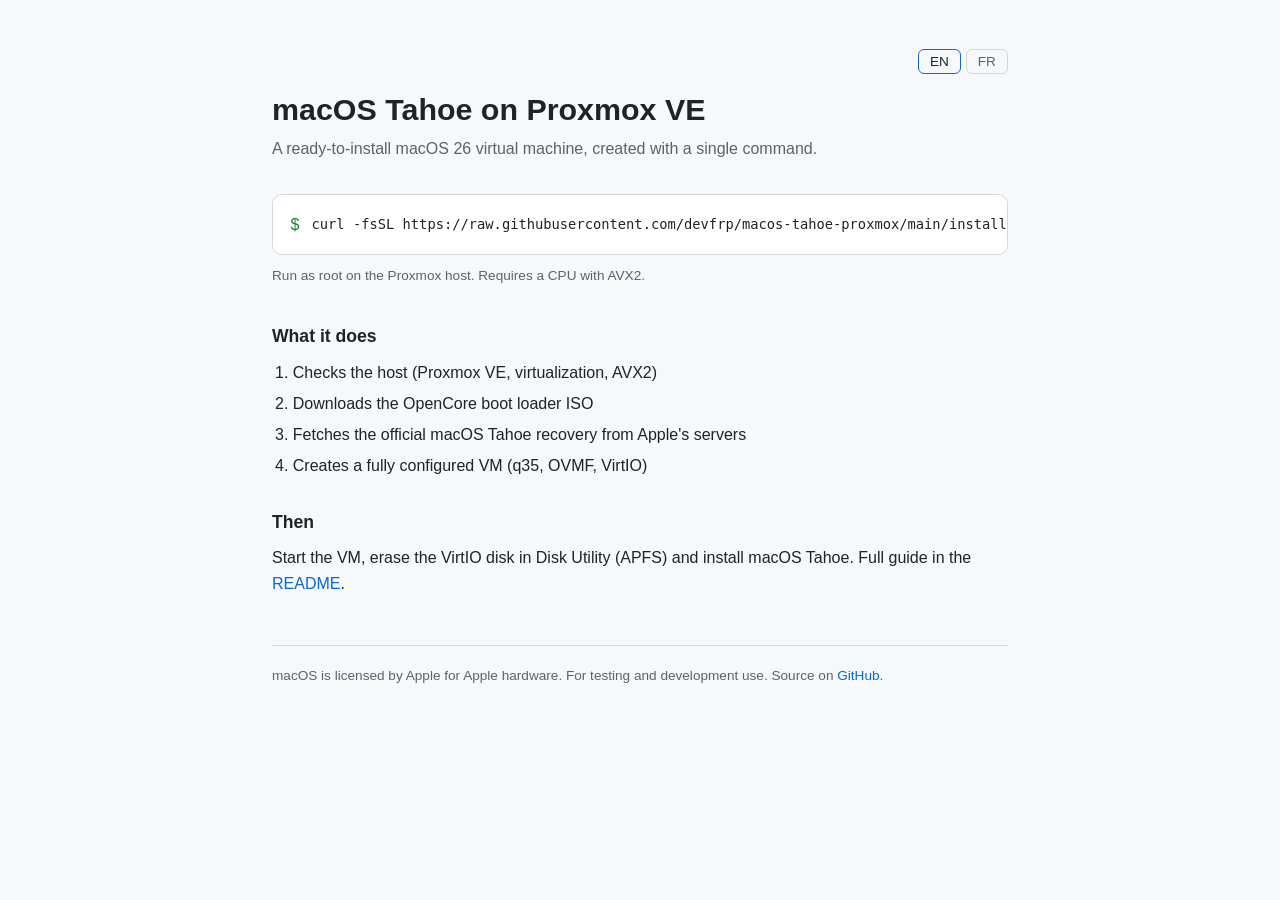
==== site/index.html @ 54b9a028 "Add one-command macOS Tahoe installer for Proxmox VE" ====
<!DOCTYPE html>
<html lang="en">
<head>
<meta charset="utf-8">
<meta name="viewport" content="width=device-width, initial-scale=1">
<title>macOS Tahoe on Proxmox — one-command installer</title>
<meta name="description" content="Create a macOS Tahoe (macOS 26) VM on Proxmox VE with a single curl command.">
<style>
  :root {
    --bg: #0d1117; --panel: #161b22; --border: #30363d;
    --text: #e6edf3; --muted: #9198a1; --accent: #58a6ff; --green: #3fb950;
  }
  @media (prefers-color-scheme: light) {
    :root {
      --bg: #f6f8fa; --panel: #ffffff; --border: #d0d7de;
      --text: #1f2328; --muted: #59636e; --accent: #0969da; --green: #1a7f37;
    }
  }
  * { margin: 0; padding: 0; box-sizing: border-box; }
  body {
    background: var(--bg); color: var(--text);
    font: 16px/1.6 -apple-system, BlinkMacSystemFont, "Segoe UI", Roboto, sans-serif;
    display: flex; min-height: 100vh; justify-content: center; padding: 3rem 1.25rem;
  }
  main { max-width: 46rem; width: 100%; }
  .lang { text-align: right; margin-bottom: 1rem; }
  .lang button {
    background: none; border: 1px solid var(--border); border-radius: 6px;
    color: var(--muted); padding: .25rem .7rem; cursor: pointer; font-size: .85rem;
  }
  .lang button.active { color: var(--text); border-color: var(--accent); }
  h1 { font-size: 1.9rem; line-height: 1.25; margin-bottom: .5rem; }
  .sub { color: var(--muted); margin-bottom: 2rem; }
  .cmd {
    background: var(--panel); border: 1px solid var(--border); border-radius: 10px;
    padding: 1rem 1.1rem; display: flex; align-items: center; gap: .75rem;
    margin-bottom: .6rem; overflow-x: auto;
  }
  .cmd code {
    font: .86rem/1.5 ui-monospace, SFMono-Regular, Menlo, Consolas, monospace;
    white-space: nowrap; flex: 1;
  }
  .cmd .dollar { color: var(--green); user-select: none; }
  .copy {
    background: var(--accent); color: #fff; border: 0; border-radius: 6px;
    padding: .4rem .8rem; cursor: pointer; font-size: .82rem; flex-shrink: 0;
  }
  .hint { color: var(--muted); font-size: .85rem; margin-bottom: 2.2rem; }
  h2 { font-size: 1.1rem; margin: 1.8rem 0 .6rem; }
  ol { padding-left: 1.3rem; }
  li { margin-bottom: .35rem; }
  li code, p code {
    background: var(--panel); border: 1px solid var(--border); border-radius: 4px;
    padding: .08rem .35rem; font-size: .84em;
    font-family: ui-monospace, SFMono-Regular, Menlo, Consolas, monospace;
  }
  a { color: var(--accent); text-decoration: none; }
  a:hover { text-decoration: underline; }
  footer { margin-top: 3rem; color: var(--muted); font-size: .85rem;
    border-top: 1px solid var(--border); padding-top: 1.2rem; }
  [hidden] { display: none !important; }
</style>
</head>
<body>
<main>
  <div class="lang">
    <button id="btn-en" class="active" onclick="setLang('en')">EN</button>
    <button id="btn-fr" onclick="setLang('fr')">FR</button>
  </div>

  <section id="en">
    <h1>macOS Tahoe on Proxmox VE</h1>
    <p class="sub">A ready-to-install macOS 26 virtual machine, created with a single command.</p>
    <div class="cmd">
      <span class="dollar">$</span>
      <code id="cmd-en">curl -fsSL https://raw.githubusercontent.com/devfrp/macos-tahoe-proxmox/main/install.sh | bash</code>
      <button class="copy" onclick="copyCmd('cmd-en', this)">Copy</button>
    </div>
    <p class="hint">Run as root on the Proxmox host. Requires a CPU with AVX2.</p>
    <h2>What it does</h2>
    <ol>
      <li>Checks the host (Proxmox VE, virtualization, AVX2)</li>
      <li>Downloads the OpenCore boot loader ISO</li>
      <li>Fetches the official macOS Tahoe recovery from Apple's servers</li>
      <li>Creates a fully configured VM (q35, OVMF, VirtIO)</li>
    </ol>
    <h2>Then</h2>
    <p>Start the VM, erase the VirtIO disk in Disk Utility (APFS) and install macOS Tahoe. Full guide in the <a href="https://github.com/devfrp/macos-tahoe-proxmox#readme">README</a>.</p>
  </section>

  <section id="fr" hidden>
    <h1>macOS Tahoe sur Proxmox VE</h1>
    <p class="sub">Une machine virtuelle macOS 26 prête à installer, créée en une seule commande.</p>
    <div class="cmd">
      <span class="dollar">$</span>
      <code id="cmd-fr">curl -fsSL https://raw.githubusercontent.com/devfrp/macos-tahoe-proxmox/main/install.sh | bash</code>
      <button class="copy" onclick="copyCmd('cmd-fr', this)">Copier</button>
    </div>
    <p class="hint">À lancer en root sur l'hôte Proxmox. Nécessite un CPU avec AVX2.</p>
    <h2>Ce que ça fait</h2>
    <ol>
      <li>Vérifie l'hôte (Proxmox VE, virtualisation, AVX2)</li>
      <li>Télécharge l'ISO du chargeur OpenCore</li>
      <li>Récupère la recovery officielle macOS Tahoe depuis les serveurs Apple</li>
      <li>Crée une VM entièrement configurée (q35, OVMF, VirtIO)</li>
    </ol>
    <h2>Ensuite</h2>
    <p>Démarrer la VM, effacer le disque VirtIO dans Utilitaire de disque (APFS) et installer macOS Tahoe. Guide complet dans le <a href="https://github.com/devfrp/macos-tahoe-proxmox/blob/main/README.fr.md">README</a>.</p>
  </section>

  <footer>
    <span id="foot-en">macOS is licensed by Apple for Apple hardware. For testing and development use.
      Source on <a href="https://github.com/devfrp/macos-tahoe-proxmox">GitHub</a>.</span>
    <span id="foot-fr" hidden>macOS est sous licence Apple pour du matériel Apple. Pour un usage de test et développement.
      Source sur <a href="https://github.com/devfrp/macos-tahoe-proxmox">GitHub</a>.</span>
  </footer>
</main>
<script>
function setLang(l) {
  document.getElementById('en').hidden = l !== 'en';
  document.getElementById('fr').hidden = l !== 'fr';
  document.getElementById('foot-en').hidden = l !== 'en';
  document.getElementById('foot-fr').hidden = l !== 'fr';
  document.getElementById('btn-en').classList.toggle('active', l === 'en');
  document.getElementById('btn-fr').classList.toggle('active', l === 'fr');
  document.documentElement.lang = l;
  try { localStorage.setItem('lang', l); } catch (e) {}
}
try {
  var saved = localStorage.getItem('lang');
  if (saved) setLang(saved);
  else if (navigator.language && navigator.language.startsWith('fr')) setLang('fr');
} catch (e) {}
function copyCmd(id, btn) {
  navigator.clipboard.writeText(document.getElementById(id).textContent).then(function () {
    var old = btn.textContent;
    btn.textContent = '✓';
    setTimeout(function () { btn.textContent = old; }, 1200);
  });
}
</script>
</body>
</html>
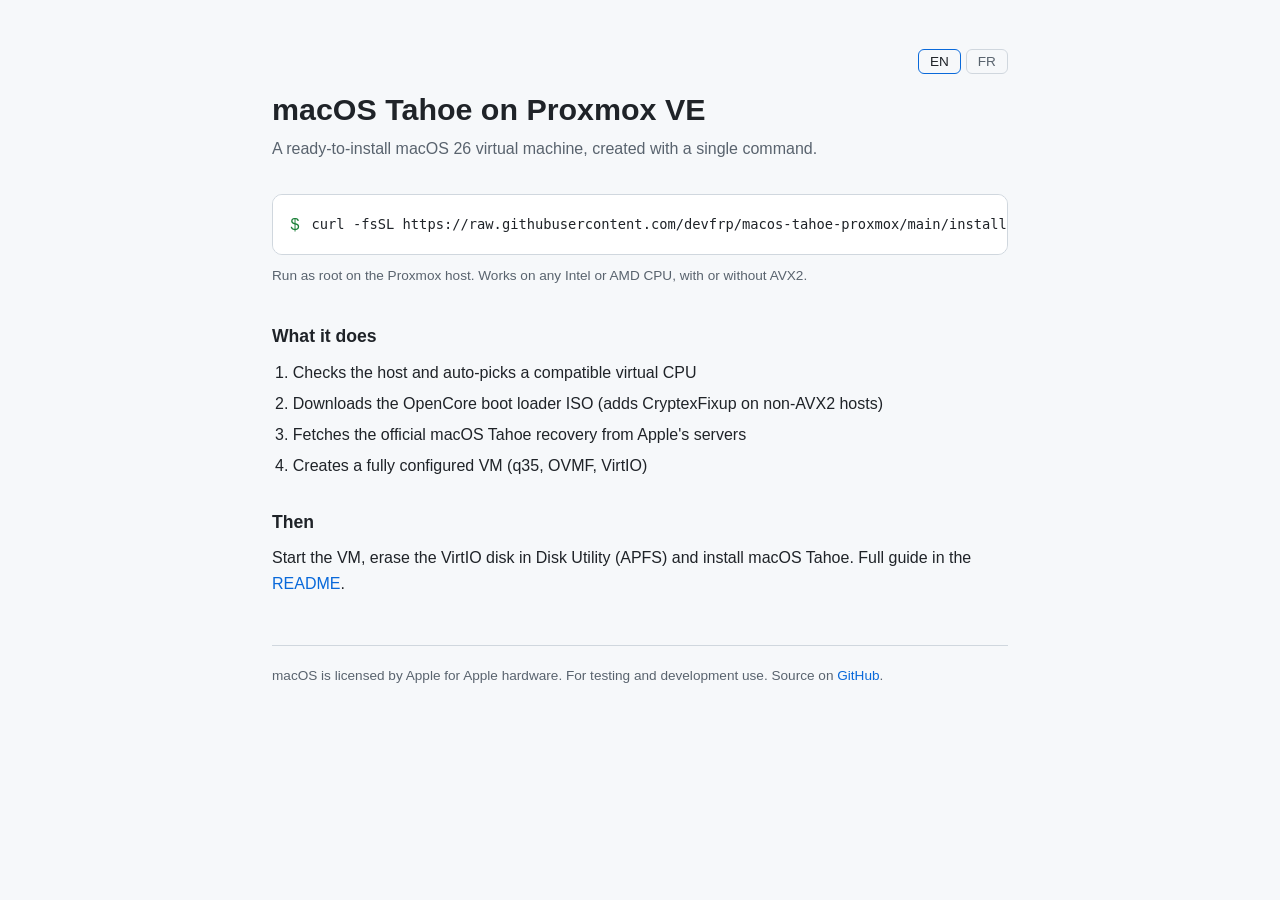
==== commit 8f9a5bd5: "Auto-select virtual CPU and support non-AVX2 hosts via CryptexFixup" ====
--- a/site/index.html
+++ b/site/index.html
@@ -76,11 +76,11 @@
       <code id="cmd-en">curl -fsSL https://raw.githubusercontent.com/devfrp/macos-tahoe-proxmox/main/install.sh | bash</code>
       <button class="copy" onclick="copyCmd('cmd-en', this)">Copy</button>
     </div>
-    <p class="hint">Run as root on the Proxmox host. Requires a CPU with AVX2.</p>
+    <p class="hint">Run as root on the Proxmox host. Works on any Intel or AMD CPU, with or without AVX2.</p>
     <h2>What it does</h2>
     <ol>
-      <li>Checks the host (Proxmox VE, virtualization, AVX2)</li>
-      <li>Downloads the OpenCore boot loader ISO</li>
+      <li>Checks the host and auto-picks a compatible virtual CPU</li>
+      <li>Downloads the OpenCore boot loader ISO (adds CryptexFixup on non-AVX2 hosts)</li>
       <li>Fetches the official macOS Tahoe recovery from Apple's servers</li>
       <li>Creates a fully configured VM (q35, OVMF, VirtIO)</li>
     </ol>
@@ -96,11 +96,11 @@
       <code id="cmd-fr">curl -fsSL https://raw.githubusercontent.com/devfrp/macos-tahoe-proxmox/main/install.sh | bash</code>
       <button class="copy" onclick="copyCmd('cmd-fr', this)">Copier</button>
     </div>
-    <p class="hint">À lancer en root sur l'hôte Proxmox. Nécessite un CPU avec AVX2.</p>
+    <p class="hint">À lancer en root sur l'hôte Proxmox. Fonctionne sur tout CPU Intel ou AMD, avec ou sans AVX2.</p>
     <h2>Ce que ça fait</h2>
     <ol>
-      <li>Vérifie l'hôte (Proxmox VE, virtualisation, AVX2)</li>
-      <li>Télécharge l'ISO du chargeur OpenCore</li>
+      <li>Vérifie l'hôte et choisit automatiquement un CPU virtuel compatible</li>
+      <li>Télécharge l'ISO du chargeur OpenCore (ajoute CryptexFixup sans AVX2)</li>
       <li>Récupère la recovery officielle macOS Tahoe depuis les serveurs Apple</li>
       <li>Crée une VM entièrement configurée (q35, OVMF, VirtIO)</li>
     </ol>
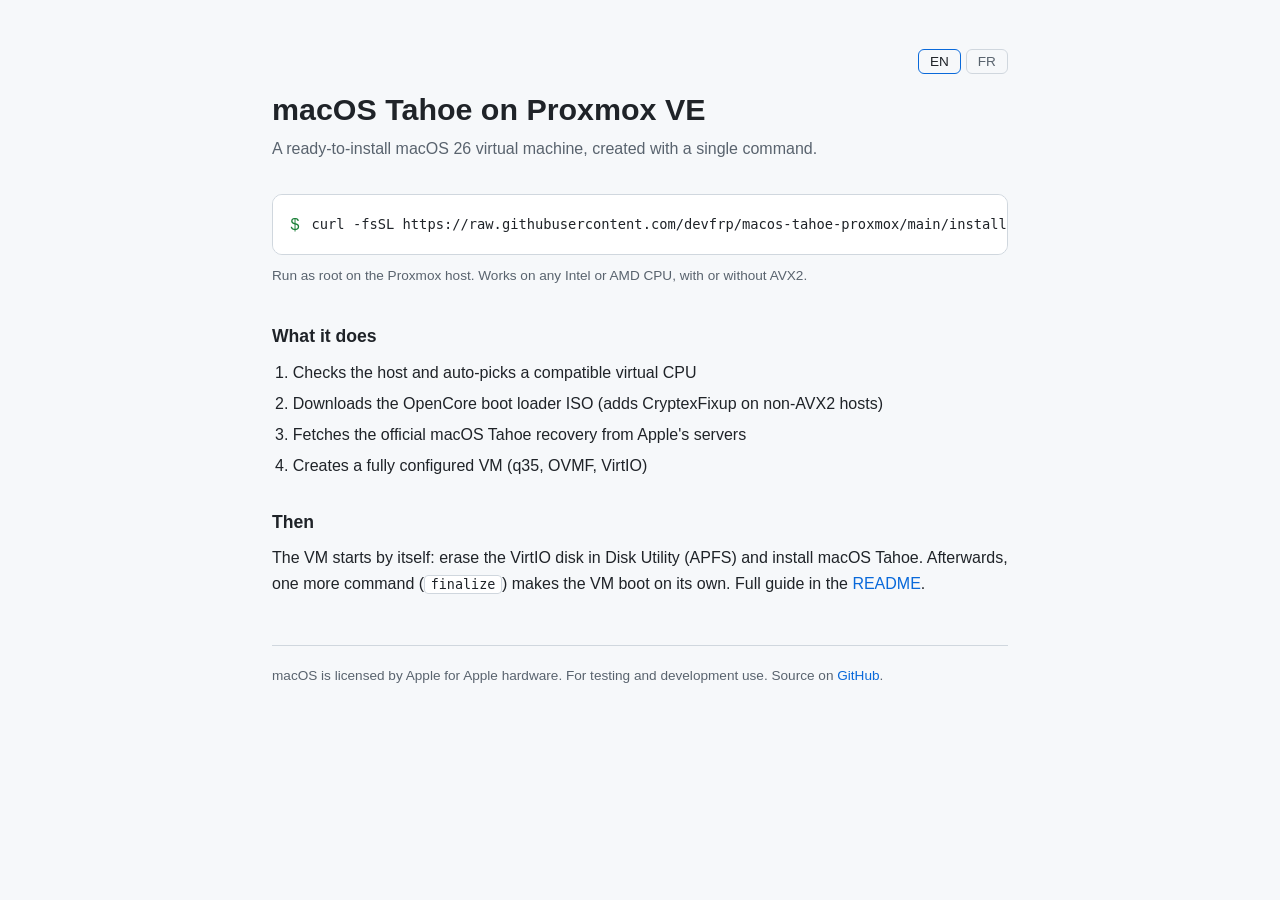
==== commit 879520c0: "Add finalize command to make the VM boot from its own disk" ====
--- a/site/index.html
+++ b/site/index.html
@@ -85,7 +85,7 @@
       <li>Creates a fully configured VM (q35, OVMF, VirtIO)</li>
     </ol>
     <h2>Then</h2>
-    <p>Start the VM, erase the VirtIO disk in Disk Utility (APFS) and install macOS Tahoe. Full guide in the <a href="https://github.com/devfrp/macos-tahoe-proxmox#readme">README</a>.</p>
+    <p>The VM starts by itself: erase the VirtIO disk in Disk Utility (APFS) and install macOS Tahoe. Afterwards, one more command (<code>finalize</code>) makes the VM boot on its own. Full guide in the <a href="https://github.com/devfrp/macos-tahoe-proxmox#readme">README</a>.</p>
   </section>
 
   <section id="fr" hidden>
@@ -105,7 +105,7 @@
       <li>Crée une VM entièrement configurée (q35, OVMF, VirtIO)</li>
     </ol>
     <h2>Ensuite</h2>
-    <p>Démarrer la VM, effacer le disque VirtIO dans Utilitaire de disque (APFS) et installer macOS Tahoe. Guide complet dans le <a href="https://github.com/devfrp/macos-tahoe-proxmox/blob/main/README.fr.md">README</a>.</p>
+    <p>La VM démarre toute seule : effacer le disque VirtIO dans Utilitaire de disque (APFS) et installer macOS Tahoe. Ensuite, une dernière commande (<code>finalize</code>) rend la VM autonome. Guide complet dans le <a href="https://github.com/devfrp/macos-tahoe-proxmox/blob/main/README.fr.md">README</a>.</p>
   </section>
 
   <footer>
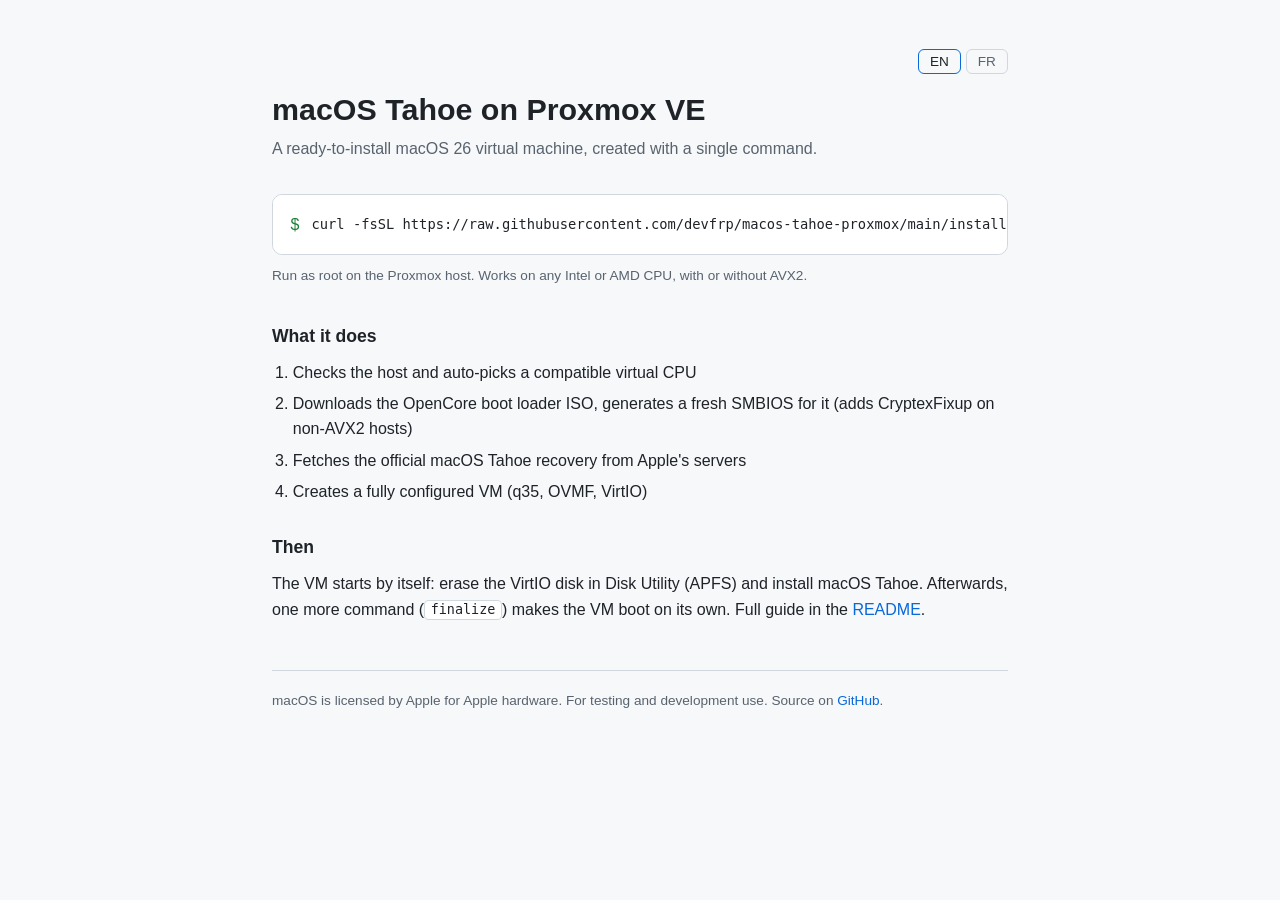
==== commit 055514a4: "Generate a real per-VM SMBIOS instead of the stock placeholder The bundled OpenCore ISO ships a fixe" ====
--- a/site/index.html
+++ b/site/index.html
@@ -80,7 +80,7 @@
     <h2>What it does</h2>
     <ol>
       <li>Checks the host and auto-picks a compatible virtual CPU</li>
-      <li>Downloads the OpenCore boot loader ISO (adds CryptexFixup on non-AVX2 hosts)</li>
+      <li>Downloads the OpenCore boot loader ISO, generates a fresh SMBIOS for it (adds CryptexFixup on non-AVX2 hosts)</li>
       <li>Fetches the official macOS Tahoe recovery from Apple's servers</li>
       <li>Creates a fully configured VM (q35, OVMF, VirtIO)</li>
     </ol>
@@ -100,7 +100,7 @@
     <h2>Ce que ça fait</h2>
     <ol>
       <li>Vérifie l'hôte et choisit automatiquement un CPU virtuel compatible</li>
-      <li>Télécharge l'ISO du chargeur OpenCore (ajoute CryptexFixup sans AVX2)</li>
+      <li>Télécharge l'ISO du chargeur OpenCore, lui génère un SMBIOS neuf (ajoute CryptexFixup sans AVX2)</li>
       <li>Récupère la recovery officielle macOS Tahoe depuis les serveurs Apple</li>
       <li>Crée une VM entièrement configurée (q35, OVMF, VirtIO)</li>
     </ol>
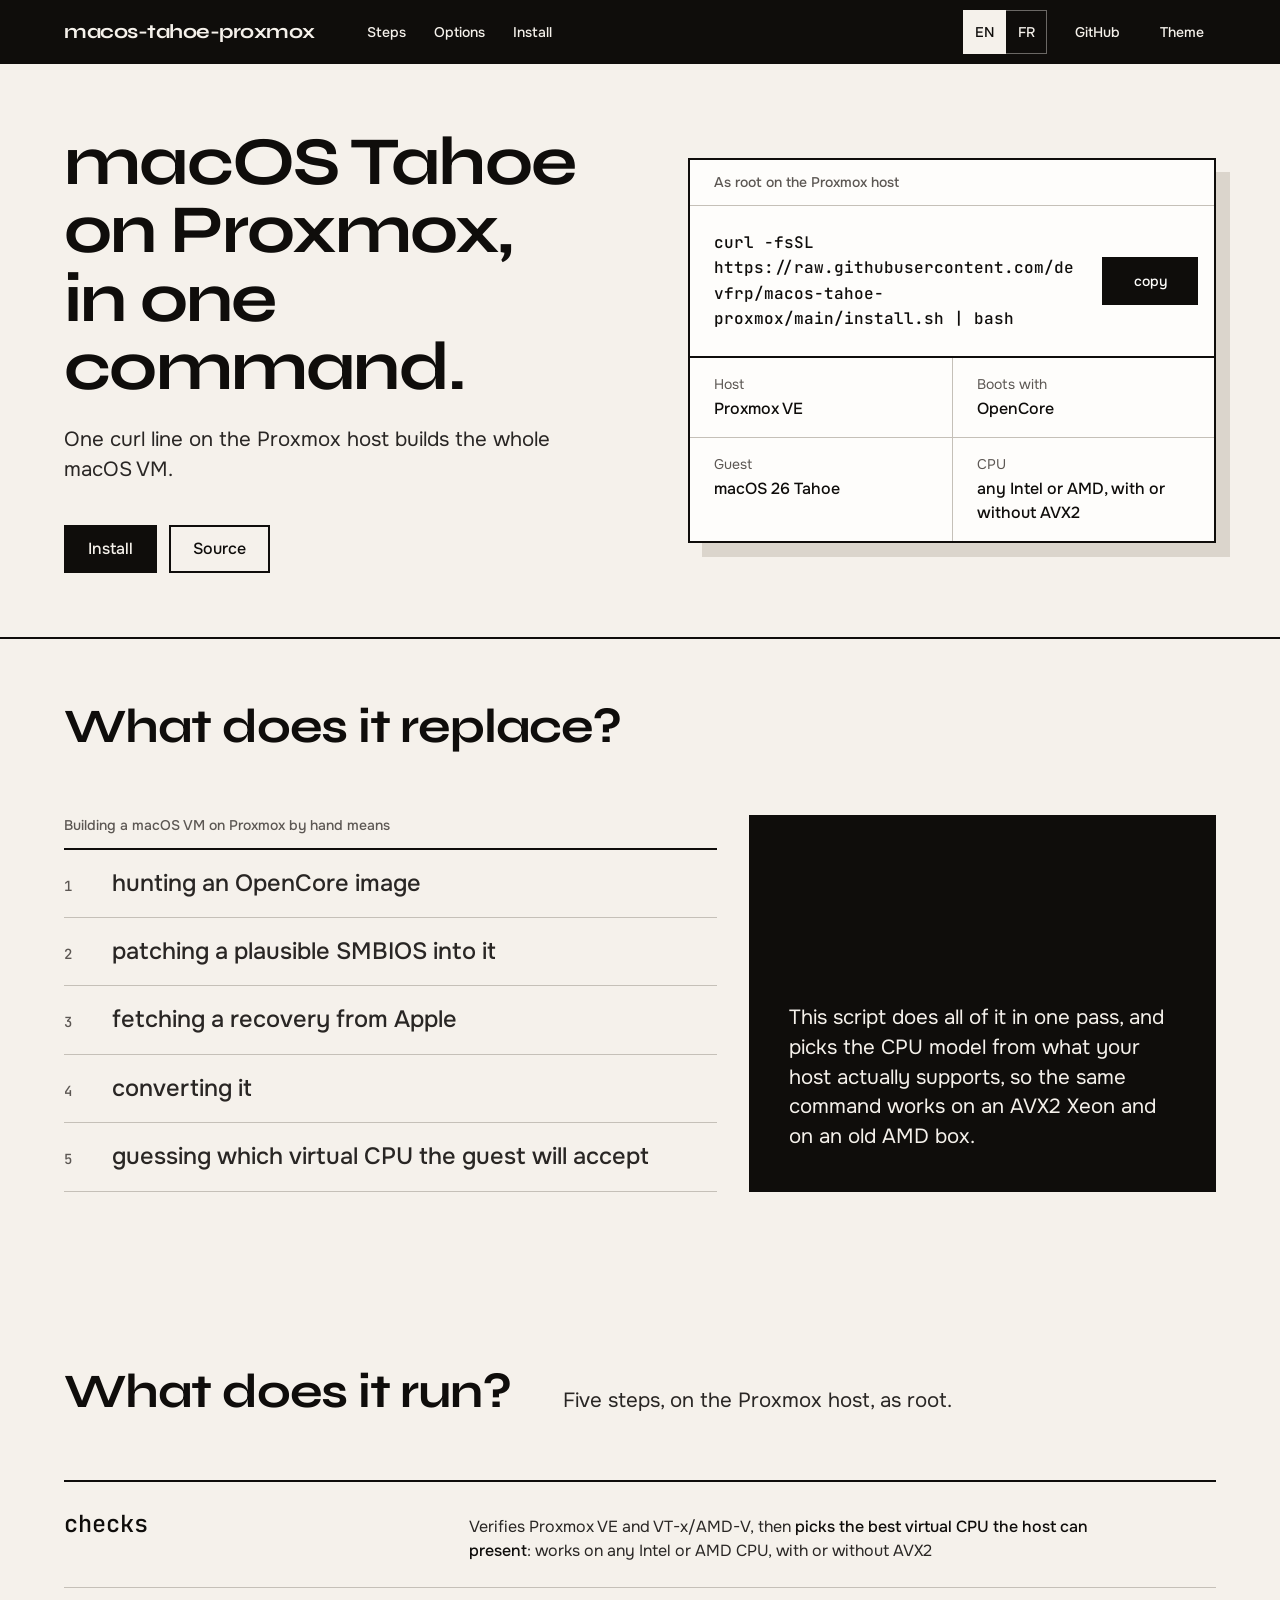
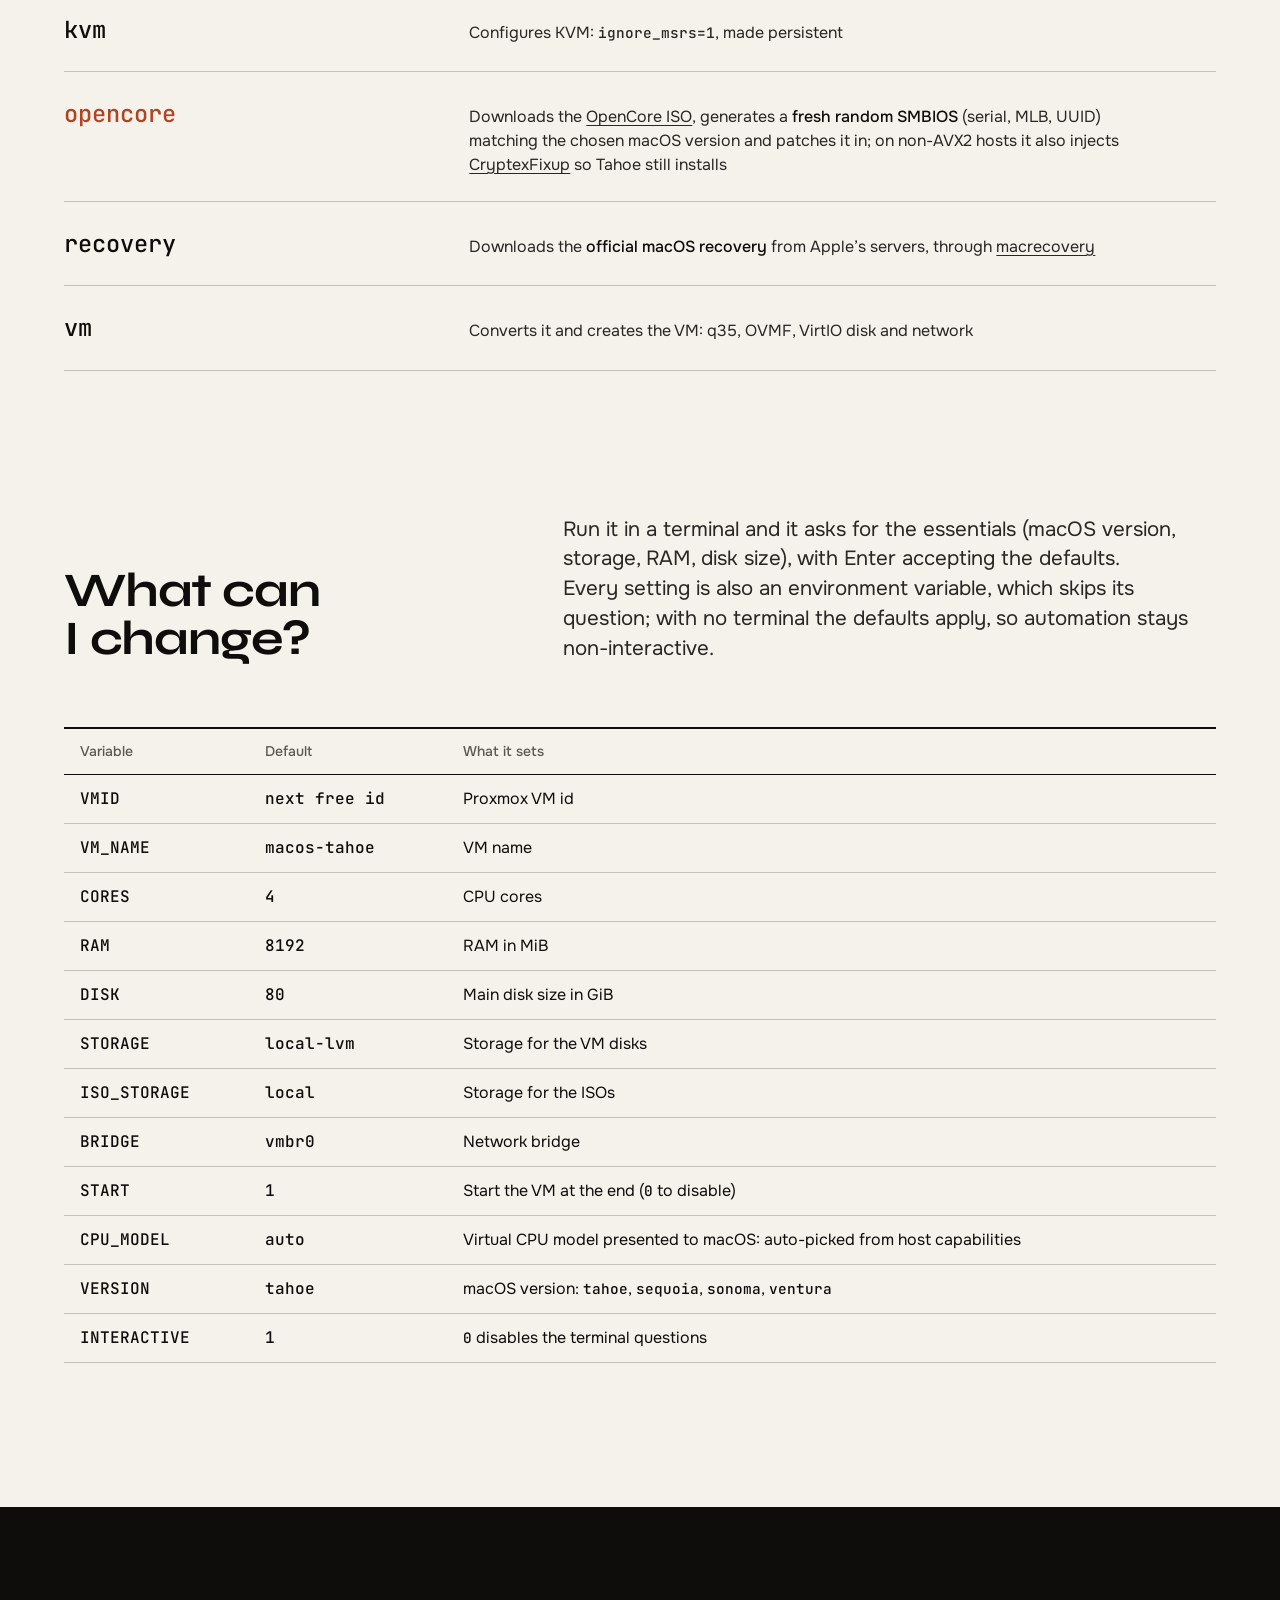
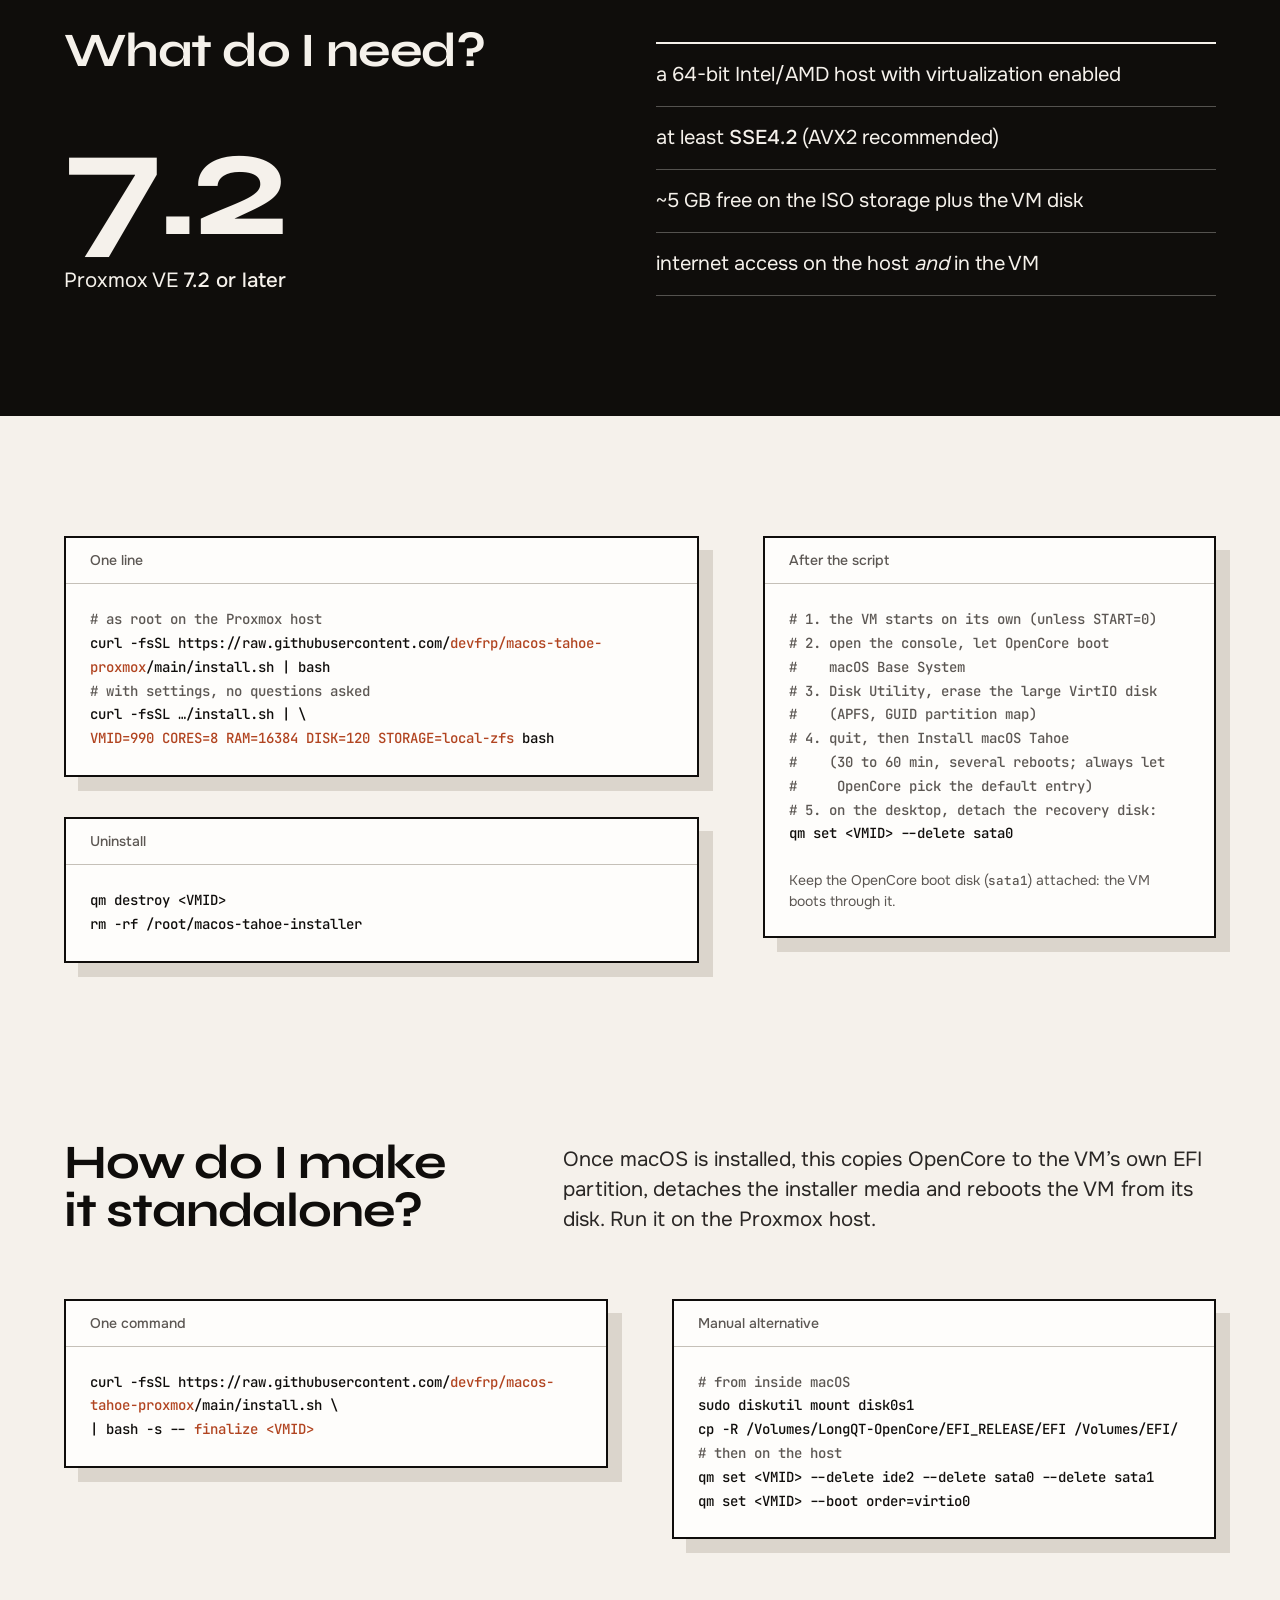
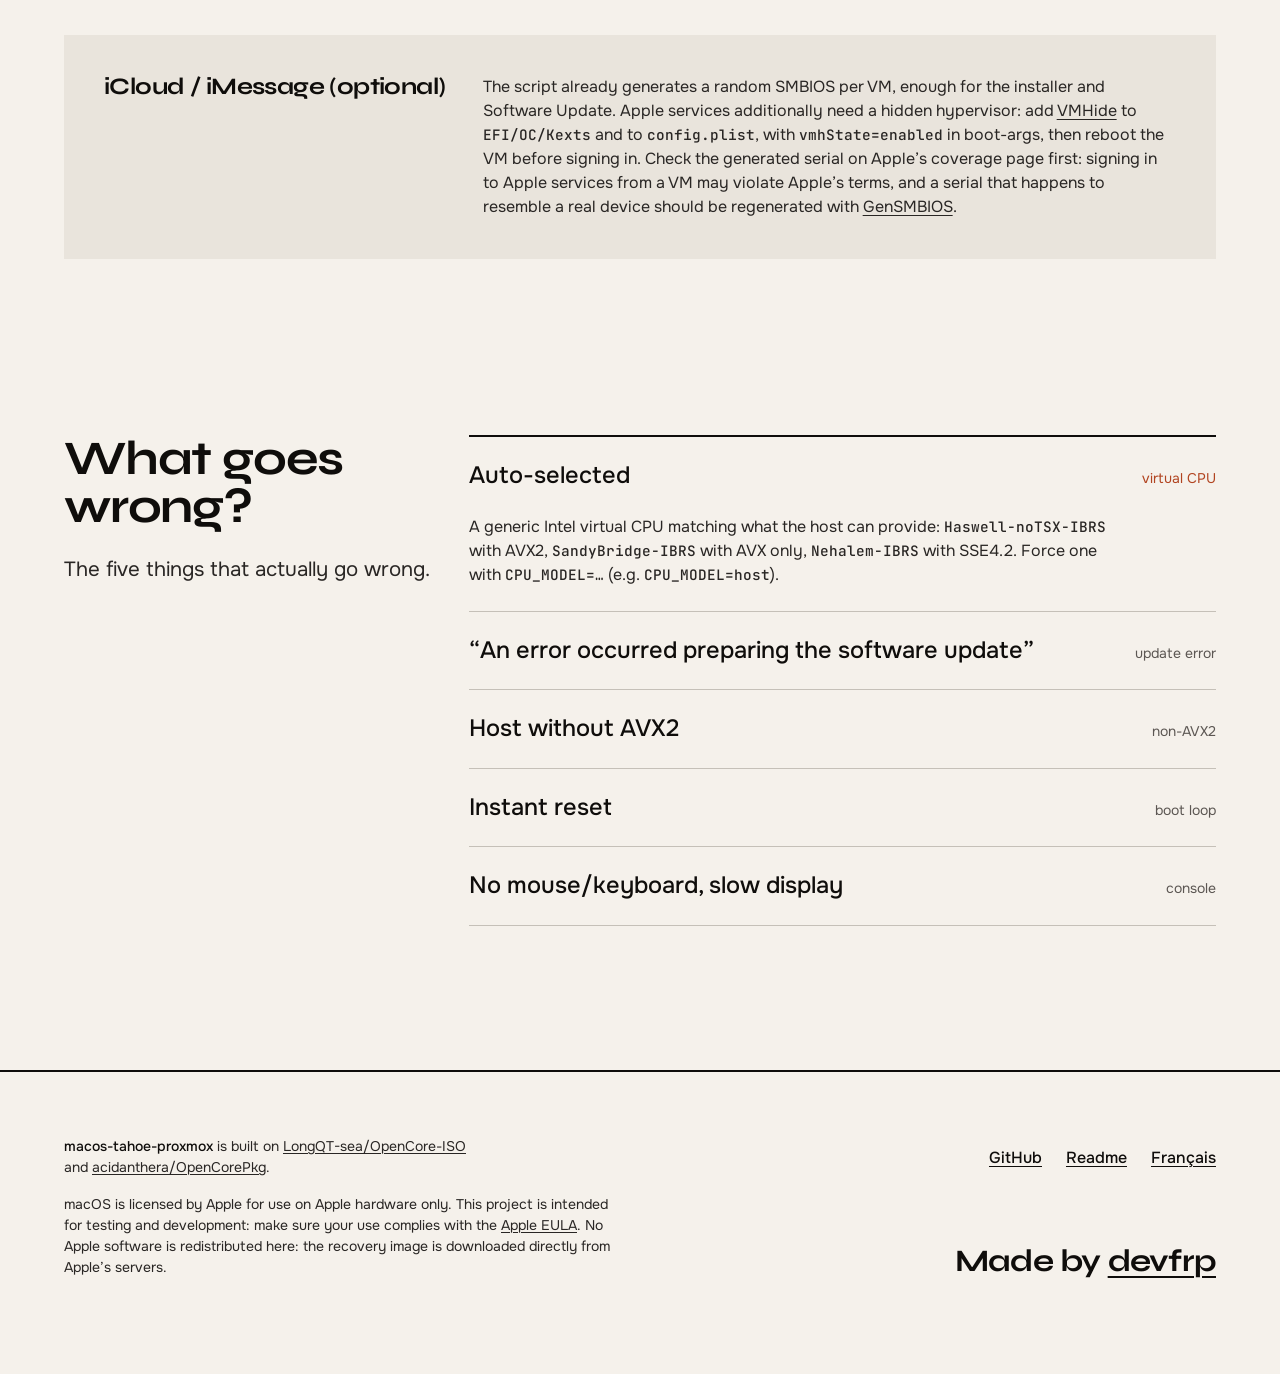
==== commit 2af1e747: "Refonte du site (Hallmark, thème Terrazzo) Site FR + EN refait : la commande curl sur une carte avec" ====
--- a/site/index.html
+++ b/site/index.html
@@ -1,143 +1,276 @@
-<!DOCTYPE html>
+<!doctype html>
 <html lang="en">
 <head>
 <meta charset="utf-8">
 <meta name="viewport" content="width=device-width, initial-scale=1">
-<title>macOS Tahoe on Proxmox — one-command installer</title>
-<meta name="description" content="Create a macOS Tahoe (macOS 26) VM on Proxmox VE with a single curl command.">
-<style>
-  :root {
-    --bg: #0d1117; --panel: #161b22; --border: #30363d;
-    --text: #e6edf3; --muted: #9198a1; --accent: #58a6ff; --green: #3fb950;
-  }
-  @media (prefers-color-scheme: light) {
-    :root {
-      --bg: #f6f8fa; --panel: #ffffff; --border: #d0d7de;
-      --text: #1f2328; --muted: #59636e; --accent: #0969da; --green: #1a7f37;
-    }
-  }
-  * { margin: 0; padding: 0; box-sizing: border-box; }
-  body {
-    background: var(--bg); color: var(--text);
-    font: 16px/1.6 -apple-system, BlinkMacSystemFont, "Segoe UI", Roboto, sans-serif;
-    display: flex; min-height: 100vh; justify-content: center; padding: 3rem 1.25rem;
-  }
-  main { max-width: 46rem; width: 100%; }
-  .lang { text-align: right; margin-bottom: 1rem; }
-  .lang button {
-    background: none; border: 1px solid var(--border); border-radius: 6px;
-    color: var(--muted); padding: .25rem .7rem; cursor: pointer; font-size: .85rem;
-  }
-  .lang button.active { color: var(--text); border-color: var(--accent); }
-  h1 { font-size: 1.9rem; line-height: 1.25; margin-bottom: .5rem; }
-  .sub { color: var(--muted); margin-bottom: 2rem; }
-  .cmd {
-    background: var(--panel); border: 1px solid var(--border); border-radius: 10px;
-    padding: 1rem 1.1rem; display: flex; align-items: center; gap: .75rem;
-    margin-bottom: .6rem; overflow-x: auto;
-  }
-  .cmd code {
-    font: .86rem/1.5 ui-monospace, SFMono-Regular, Menlo, Consolas, monospace;
-    white-space: nowrap; flex: 1;
-  }
-  .cmd .dollar { color: var(--green); user-select: none; }
-  .copy {
-    background: var(--accent); color: #fff; border: 0; border-radius: 6px;
-    padding: .4rem .8rem; cursor: pointer; font-size: .82rem; flex-shrink: 0;
-  }
-  .hint { color: var(--muted); font-size: .85rem; margin-bottom: 2.2rem; }
-  h2 { font-size: 1.1rem; margin: 1.8rem 0 .6rem; }
-  ol { padding-left: 1.3rem; }
-  li { margin-bottom: .35rem; }
-  li code, p code {
-    background: var(--panel); border: 1px solid var(--border); border-radius: 4px;
-    padding: .08rem .35rem; font-size: .84em;
-    font-family: ui-monospace, SFMono-Regular, Menlo, Consolas, monospace;
-  }
-  a { color: var(--accent); text-decoration: none; }
-  a:hover { text-decoration: underline; }
-  footer { margin-top: 3rem; color: var(--muted); font-size: .85rem;
-    border-top: 1px solid var(--border); padding-top: 1.2rem; }
-  [hidden] { display: none !important; }
-</style>
+<title>macOS Tahoe on Proxmox VE, a one-command installer</title>
+<meta name="description" content="Create a ready-to-install macOS Tahoe (macOS 26) virtual machine on Proxmox VE with a single command. Works on any Intel or AMD host, with or without AVX2.">
+<meta name="author" content="devfrp">
+<meta property="og:title" content="macOS Tahoe on Proxmox VE, in one command">
+<meta property="og:description" content="OpenCore, a fresh SMBIOS, the official Apple recovery and a fully configured VM, from one curl line on the Proxmox host.">
+<meta property="og:type" content="website">
+<link rel="alternate" hreflang="fr" href="fr.html">
+<link rel="preconnect" href="https://fonts.googleapis.com">
+<link rel="preconnect" href="https://fonts.gstatic.com" crossorigin>
+<link href="https://fonts.googleapis.com/css2?family=Syne:wght@700&family=Onest:wght@400;500&family=JetBrains+Mono:wght@500&display=swap" rel="stylesheet">
+<link rel="stylesheet" href="style.css">
+<script>try{var s=localStorage.getItem('mtp-theme');if(s==='dark'||s==='light')document.documentElement.setAttribute('data-theme',s);}catch(e){}</script>
 </head>
 <body>
-<main>
-  <div class="lang">
-    <button id="btn-en" class="active" onclick="setLang('en')">EN</button>
-    <button id="btn-fr" onclick="setLang('fr')">FR</button>
+<a class="skip" href="#top">Skip to content</a>
+<header class="bar">
+  <div class="container bar-inner">
+    <a class="logo" href="#top" aria-label="macos-tahoe-proxmox, top of the page">macos-tahoe-proxmox</a>
+    <nav class="bar-nav" aria-label="Sections">
+      <a class="opt" href="#steps">Steps</a>
+      <a class="opt" href="#options">Options</a>
+      <a href="#install">Install</a>
+    </nav>
+    <div class="bar-end">
+      <span class="langsel" role="group" aria-label="Language">
+        <a href="index.html" class="active" aria-current="page">EN</a>
+        <a href="fr.html">FR</a>
+      </span>
+      <a class="gh" href="https://github.com/devfrp/macos-tahoe-proxmox">GitHub</a>
+      <button id="themetog" type="button" title="Toggle theme" aria-label="Toggle light/dark theme">Theme</button>
+    </div>
   </div>
-
-  <section id="en">
-    <h1>macOS Tahoe on Proxmox VE</h1>
-    <p class="sub">A ready-to-install macOS 26 virtual machine, created with a single command.</p>
-    <div class="cmd">
-      <span class="dollar">$</span>
-      <code id="cmd-en">curl -fsSL https://raw.githubusercontent.com/devfrp/macos-tahoe-proxmox/main/install.sh | bash</code>
-      <button class="copy" onclick="copyCmd('cmd-en', this)">Copy</button>
-    </div>
-    <p class="hint">Run as root on the Proxmox host. Works on any Intel or AMD CPU, with or without AVX2.</p>
-    <h2>What it does</h2>
-    <ol>
-      <li>Checks the host and auto-picks a compatible virtual CPU</li>
-      <li>Downloads the OpenCore boot loader ISO, generates a fresh SMBIOS for it (adds CryptexFixup on non-AVX2 hosts)</li>
-      <li>Fetches the official macOS Tahoe recovery from Apple's servers</li>
-      <li>Creates a fully configured VM (q35, OVMF, VirtIO)</li>
-    </ol>
-    <h2>Then</h2>
-    <p>The VM starts by itself: erase the VirtIO disk in Disk Utility (APFS) and install macOS Tahoe. Afterwards, one more command (<code>finalize</code>) makes the VM boot on its own. Full guide in the <a href="https://github.com/devfrp/macos-tahoe-proxmox#readme">README</a>.</p>
-  </section>
-
-  <section id="fr" hidden>
-    <h1>macOS Tahoe sur Proxmox VE</h1>
-    <p class="sub">Une machine virtuelle macOS 26 prête à installer, créée en une seule commande.</p>
-    <div class="cmd">
-      <span class="dollar">$</span>
-      <code id="cmd-fr">curl -fsSL https://raw.githubusercontent.com/devfrp/macos-tahoe-proxmox/main/install.sh | bash</code>
-      <button class="copy" onclick="copyCmd('cmd-fr', this)">Copier</button>
-    </div>
-    <p class="hint">À lancer en root sur l'hôte Proxmox. Fonctionne sur tout CPU Intel ou AMD, avec ou sans AVX2.</p>
-    <h2>Ce que ça fait</h2>
-    <ol>
-      <li>Vérifie l'hôte et choisit automatiquement un CPU virtuel compatible</li>
-      <li>Télécharge l'ISO du chargeur OpenCore, lui génère un SMBIOS neuf (ajoute CryptexFixup sans AVX2)</li>
-      <li>Récupère la recovery officielle macOS Tahoe depuis les serveurs Apple</li>
-      <li>Crée une VM entièrement configurée (q35, OVMF, VirtIO)</li>
-    </ol>
-    <h2>Ensuite</h2>
-    <p>La VM démarre toute seule : effacer le disque VirtIO dans Utilitaire de disque (APFS) et installer macOS Tahoe. Ensuite, une dernière commande (<code>finalize</code>) rend la VM autonome. Guide complet dans le <a href="https://github.com/devfrp/macos-tahoe-proxmox/blob/main/README.fr.md">README</a>.</p>
-  </section>
-
-  <footer>
-    <span id="foot-en">macOS is licensed by Apple for Apple hardware. For testing and development use.
-      Source on <a href="https://github.com/devfrp/macos-tahoe-proxmox">GitHub</a>.</span>
-    <span id="foot-fr" hidden>macOS est sous licence Apple pour du matériel Apple. Pour un usage de test et développement.
-      Source sur <a href="https://github.com/devfrp/macos-tahoe-proxmox">GitHub</a>.</span>
-  </footer>
+</header>
+
+<main id="top">
+  <section class="hero">
+    <div class="container hero-grid">
+      <div class="hero-text">
+        <h1>macOS Tahoe on Proxmox, in one command.</h1>
+        <p class="lead">One curl line on the Proxmox host builds the whole macOS VM.</p>
+        <div class="cta">
+          <a class="btn btn--primary" href="#install">Install</a>
+          <a class="btn btn--secondary" href="https://github.com/devfrp/macos-tahoe-proxmox">Source</a>
+        </div>
+      </div>
+      <figure class="card cmd-card">
+        <figcaption>As root on the Proxmox host</figcaption>
+        <div class="term">
+          <code id="cmd">curl -fsSL https://raw.githubusercontent.com/devfrp/macos-tahoe-proxmox/main/install.sh | bash</code>
+          <button id="cpb" type="button" onclick="cp()">copy</button>
+        </div>
+        <dl class="label">
+          <div><dt>Host</dt><dd>Proxmox VE</dd></div>
+          <div><dt>Boots with</dt><dd>OpenCore</dd></div>
+          <div><dt>Guest</dt><dd>macOS 26 Tahoe</dd></div>
+          <div><dt>CPU</dt><dd>any Intel or AMD, with or without AVX2</dd></div>
+        </dl>
+      </figure>
+    </div>
+  </section>
+
+  <section class="sec" id="about">
+    <div class="container">
+      <h2>What does it replace?</h2>
+      <div class="ba">
+        <div class="ba-before">
+          <p class="ba-cap">Building a macOS VM on Proxmox by hand means</p>
+          <ol class="chores">
+            <li>hunting an OpenCore image</li>
+            <li>patching a plausible SMBIOS into it</li>
+            <li>fetching a recovery from Apple</li>
+            <li>converting it</li>
+            <li>guessing which virtual CPU the guest will accept</li>
+          </ol>
+        </div>
+        <div class="ba-after">
+          <p>This script does all of it in one pass, and picks the CPU model from what your host actually supports, so the same command works on an AVX2 Xeon and on an old AMD box.</p>
+        </div>
+      </div>
+    </div>
+  </section>
+
+  <section class="sec sec--l" id="steps">
+    <div class="container">
+      <div class="head">
+        <h2>What does it run?</h2>
+        <p class="lead">Five steps, on the Proxmox host, as root.</p>
+      </div>
+      <ol class="runs">
+        <li><span class="code">checks</span><p>Verifies Proxmox VE and VT-x/AMD-V, then <b>picks the best virtual CPU the host can present</b>: works on any Intel or AMD CPU, with or without AVX2</p></li>
+        <li><span class="code">kvm</span><p>Configures KVM: <code>ignore_msrs=1</code>, made persistent</p></li>
+        <li class="hw"><span class="code">opencore</span><p>Downloads the <a href="https://github.com/LongQT-sea/OpenCore-ISO">OpenCore ISO</a>, generates a <b>fresh random SMBIOS</b> (serial, MLB, UUID) matching the chosen macOS version and patches it in; on non-AVX2 hosts it also injects <a href="https://github.com/acidanthera/CryptexFixup">CryptexFixup</a> so Tahoe still installs</p></li>
+        <li><span class="code">recovery</span><p>Downloads the <b>official macOS recovery</b> from Apple’s servers, through <a href="https://github.com/acidanthera/OpenCorePkg">macrecovery</a></p></li>
+        <li><span class="code">vm</span><p>Converts it and creates the VM: q35, OVMF, VirtIO disk and network</p></li>
+      </ol>
+    </div>
+  </section>
+
+  <section class="sec" id="options">
+    <div class="container">
+      <div class="head">
+        <h2>What can I change?</h2>
+        <p class="lead">Run it in a terminal and it asks for the essentials (macOS version, storage, RAM, disk size), with Enter accepting the defaults. Every setting is also an environment variable, which skips its question; with no terminal the defaults apply, so automation stays non-interactive.</p>
+      </div>
+      <div class="spec-wrap"><table class="spec">
+        <thead><tr><th>Variable</th><th>Default</th><th>What it sets</th></tr></thead>
+        <tbody>
+          <tr><td class="code">VMID</td><td class="code">next free id</td><td>Proxmox VM id</td></tr>
+          <tr><td class="code">VM_NAME</td><td class="code">macos-tahoe</td><td>VM name</td></tr>
+          <tr><td class="code">CORES</td><td class="code">4</td><td>CPU cores</td></tr>
+          <tr><td class="code">RAM</td><td class="code">8192</td><td>RAM in MiB</td></tr>
+          <tr><td class="code">DISK</td><td class="code">80</td><td>Main disk size in GiB</td></tr>
+          <tr><td class="code">STORAGE</td><td class="code">local-lvm</td><td>Storage for the VM disks</td></tr>
+          <tr><td class="code">ISO_STORAGE</td><td class="code">local</td><td>Storage for the ISOs</td></tr>
+          <tr><td class="code">BRIDGE</td><td class="code">vmbr0</td><td>Network bridge</td></tr>
+          <tr><td class="code">START</td><td class="code">1</td><td>Start the VM at the end (<code>0</code> to disable)</td></tr>
+          <tr><td class="code">CPU_MODEL</td><td class="code">auto</td><td>Virtual CPU model presented to macOS: auto-picked from host capabilities</td></tr>
+          <tr><td class="code">VERSION</td><td class="code">tahoe</td><td>macOS version: <code>tahoe</code>, <code>sequoia</code>, <code>sonoma</code>, <code>ventura</code></td></tr>
+          <tr><td class="code">INTERACTIVE</td><td class="code">1</td><td><code>0</code> disables the terminal questions</td></tr>
+        </tbody>
+      </table></div>
+    </div>
+  </section>
+
+  <section class="band" id="install">
+    <div class="container band-grid">
+      <div>
+        <h2>What do I need?</h2>
+        <p class="big"><span class="big-num">7.2</span><span class="big-cap">Proxmox VE <b>7.2 or later</b></span></p>
+      </div>
+      <ul class="needs">
+        <li>a 64-bit Intel/AMD host with virtualization enabled</li>
+        <li>at least <b>SSE4.2</b> (AVX2 recommended)</li>
+        <li>~5&nbsp;GB free on the ISO storage plus the VM disk</li>
+        <li>internet access on the host <em>and</em> in the VM</li>
+      </ul>
+    </div>
+  </section>
+
+  <section class="sec sec--tight" aria-label="Install commands">
+    <div class="container cards">
+      <div class="cards-col">
+        <figure class="card code-card">
+          <figcaption>One line</figcaption>
+<pre><span class="c"># as root on the Proxmox host</span>
+curl -fsSL https://raw.githubusercontent.com/<span class="f">devfrp/macos-tahoe-proxmox</span>/main/install.sh | bash
+<span class="c"># with settings, no questions asked</span>
+curl -fsSL …/install.sh | \
+<span class="f">VMID=990 CORES=8 RAM=16384 DISK=120 STORAGE=local-zfs</span> bash</pre>
+        </figure>
+        <figure class="card code-card">
+          <figcaption>Uninstall</figcaption>
+<pre>qm destroy &lt;VMID&gt;
+rm -rf /root/macos-tahoe-installer</pre>
+        </figure>
+      </div>
+      <figure class="card code-card">
+        <figcaption>After the script</figcaption>
+<pre><span class="c"># 1. the VM starts on its own (unless START=0)</span>
+<span class="c"># 2. open the console, let OpenCore boot</span>
+<span class="c">#    macOS Base System</span>
+<span class="c"># 3. Disk Utility, erase the large VirtIO disk</span>
+<span class="c">#    (APFS, GUID partition map)</span>
+<span class="c"># 4. quit, then Install macOS Tahoe</span>
+<span class="c">#    (30 to 60 min, several reboots; always let</span>
+<span class="c">#     OpenCore pick the default entry)</span>
+<span class="c"># 5. on the desktop, detach the recovery disk:</span>
+qm set &lt;VMID&gt; --delete sata0</pre>
+        <p class="note">Keep the OpenCore boot disk (<code>sata1</code>) attached: the VM boots through it.</p>
+      </figure>
+    </div>
+  </section>
+
+  <section class="sec sec--l" id="standalone">
+    <div class="container">
+      <div class="head">
+        <h2>How do I make it standalone?</h2>
+        <p class="lead">Once macOS is installed, this copies OpenCore to the VM’s own EFI partition, detaches the installer media and reboots the VM from its disk. Run it on the Proxmox host.</p>
+      </div>
+      <div class="cards cards--even">
+        <figure class="card code-card">
+          <figcaption>One command</figcaption>
+<pre>curl -fsSL https://raw.githubusercontent.com/<span class="f">devfrp/macos-tahoe-proxmox</span>/main/install.sh \
+| bash -s -- <span class="f">finalize &lt;VMID&gt;</span></pre>
+        </figure>
+        <figure class="card code-card">
+          <figcaption>Manual alternative</figcaption>
+<pre><span class="c"># from inside macOS</span>
+sudo diskutil mount disk0s1
+cp -R /Volumes/LongQT-OpenCore/EFI_RELEASE/EFI /Volumes/EFI/
+<span class="c"># then on the host</span>
+qm set &lt;VMID&gt; --delete ide2 --delete sata0 --delete sata1
+qm set &lt;VMID&gt; --boot order=virtio0</pre>
+        </figure>
+      </div>
+      <div class="aside">
+        <h3>iCloud / iMessage (optional)</h3>
+        <p>The script already generates a random SMBIOS per VM, enough for the installer and Software Update. Apple services additionally need a hidden hypervisor: add <a href="https://github.com/Carnations-Botanica/VMHide">VMHide</a> to <code>EFI/OC/Kexts</code> and to <code>config.plist</code>, with <code>vmhState=enabled</code> in boot-args, then reboot the VM before signing in. Check the generated serial on Apple’s coverage page first: signing in to Apple services from a VM may violate Apple’s terms, and a serial that happens to resemble a real device should be regenerated with <a href="https://github.com/corpnewt/GenSMBIOS">GenSMBIOS</a>.</p>
+      </div>
+    </div>
+  </section>
+
+  <section class="sec sec--l" id="trouble">
+    <div class="container trouble">
+      <div class="head head--side">
+        <h2>What goes wrong?</h2>
+        <p class="lead">The five things that actually go wrong.</p>
+      </div>
+      <div class="faq">
+        <details open>
+          <summary><span class="q">Auto-selected</span><span class="tag">virtual CPU</span></summary>
+          <p>A generic Intel virtual CPU matching what the host can provide: <code>Haswell-noTSX-IBRS</code> with AVX2, <code>SandyBridge-IBRS</code> with AVX only, <code>Nehalem-IBRS</code> with SSE4.2. Force one with <code>CPU_MODEL=…</code> (e.g. <code>CPU_MODEL=host</code>).</p>
+        </details>
+        <details>
+          <summary><span class="q">“An error occurred preparing the software update”</span><span class="tag">update error</span></summary>
+          <p>The stock OpenCore ISO ships a placeholder SMBIOS (<code>iMac19,1</code>, all-zero serial) that Apple’s installer rejects. The script now always generates a real one; delete the cached <code>/root/macos-tahoe-installer/opencore-boot-&lt;version&gt;.img</code> and re-run to regenerate it if you built the VM before this fix.</p>
+        </details>
+        <details>
+          <summary><span class="q">Host without AVX2</span><span class="tag">non-AVX2</span></summary>
+          <p>The VM boots through a small OpenCore boot disk (<code>sata1</code>) carrying CryptexFixup: no ISO rebuild involved, and <code>finalize</code> folds it into the VM’s own EFI partition. Delta updates are not available; update via full installers.</p>
+        </details>
+        <details>
+          <summary><span class="q">Instant reset</span><span class="tag">boot loop</span></summary>
+          <p>Check that <code>cat /sys/module/kvm/parameters/ignore_msrs</code> returns <code>Y</code>; reboot the host after the first install if needed.</p>
+        </details>
+        <details>
+          <summary><span class="q">No mouse/keyboard, slow display</span><span class="tag">console</span></summary>
+          <p>Use the noVNC console; USB passthrough can be added afterwards. A slow display is normal: the VM has no GPU acceleration. GPU passthrough is possible but out of scope here.</p>
+        </details>
+      </div>
+    </div>
+  </section>
 </main>
+
+<footer class="foot">
+  <div class="container foot-grid">
+    <div class="disc">
+      <p><b>macos-tahoe-proxmox</b> is built on <a href="https://github.com/LongQT-sea/OpenCore-ISO">LongQT-sea/OpenCore-ISO</a> and <a href="https://github.com/acidanthera/OpenCorePkg">acidanthera/OpenCorePkg</a>.</p>
+      <p>macOS is licensed by Apple for use on Apple hardware only. This project is intended for testing and development: make sure your use complies with the <a href="https://www.apple.com/legal/sla/">Apple EULA</a>. No Apple software is redistributed here: the recovery image is downloaded directly from Apple’s servers.</p>
+    </div>
+    <div class="signoff">
+      <ul class="links">
+        <li><a href="https://github.com/devfrp/macos-tahoe-proxmox">GitHub</a></li>
+        <li><a href="https://github.com/devfrp/macos-tahoe-proxmox/blob/main/README.md">Readme</a></li>
+        <li><a href="fr.html">Français</a></li>
+      </ul>
+      <p class="sign">Made by <a href="https://devfrp.github.io">devfrp</a></p>
+    </div>
+  </div>
+</footer>
+
 <script>
-function setLang(l) {
-  document.getElementById('en').hidden = l !== 'en';
-  document.getElementById('fr').hidden = l !== 'fr';
-  document.getElementById('foot-en').hidden = l !== 'en';
-  document.getElementById('foot-fr').hidden = l !== 'fr';
-  document.getElementById('btn-en').classList.toggle('active', l === 'en');
-  document.getElementById('btn-fr').classList.toggle('active', l === 'fr');
-  document.documentElement.lang = l;
-  try { localStorage.setItem('lang', l); } catch (e) {}
-}
-try {
-  var saved = localStorage.getItem('lang');
-  if (saved) setLang(saved);
-  else if (navigator.language && navigator.language.startsWith('fr')) setLang('fr');
-} catch (e) {}
-function copyCmd(id, btn) {
-  navigator.clipboard.writeText(document.getElementById(id).textContent).then(function () {
-    var old = btn.textContent;
-    btn.textContent = '✓';
-    setTimeout(function () { btn.textContent = old; }, 1200);
+(function(){
+  // theme (persisted)
+  var root=document.documentElement, tog=document.getElementById('themetog');
+  function cur(){var t=root.getAttribute('data-theme');
+    if(t) return t;
+    return matchMedia('(prefers-color-scheme:dark)').matches?'dark':'light';}
+  tog.addEventListener('click',function(){
+    var n=cur()==='dark'?'light':'dark';
+    root.setAttribute('data-theme',n);
+    try{localStorage.setItem('mtp-theme',n);}catch(e){}
   });
-}
+  // copy
+  window.cp=function(){var b=document.getElementById('cpb');
+    navigator.clipboard.writeText(document.getElementById('cmd').textContent).then(function(){
+      b.textContent='copied'; setTimeout(function(){b.textContent='copy';},1500);});};
+})();
 </script>
 </body>
 </html>
--- a/site/style.css
+++ b/site/style.css
@@ -0,0 +1,192 @@
+/* Hallmark · shape: Conversational FAQ · genre: modern-minimal · theme: Terrazzo (deal 2/3, seed one-command-installer-builds-macos-3501·25102b6b·2026-10-27·r0) · redesign: full · job: try · draw: ab4df5
+ * hero: Banner · nav: slab · footer: letter close · imagery: none, the command and the spec table carry it · signature: the one curl line on a white card over its hard offset, labelled underneath like a sample (host, boot, guest, CPU) · terrazzo: off-white, black on the toggle
+ * axes: light/geometric-sans/warm · posture: restrained · modes: off-white+black · contrast: pass · fold: pass · v2.0.0 */
+/* Hallmark · pre-emit critique: P4 H4 E4 S5 R4 V5 · weakest: P, an installer page argues little; the hand-built chores beside the one pass make the claim a reader could check */
+/* Hallmark · dropped #scope · the q35 · OVMF meters were an endless decorative loop with made-up percentages; the facts now sit on the command card */
+/* Hallmark · dropped the "Options" button from the hero · the hero keeps two actions (58); #options stays one click away in the nav */
+/* Hallmark · reworded the heads "The whole VM, prepared for you", "What the script does", "Options", "Install", "Make the VM standalone", "Troubleshooting" to the questions "What does it replace?", "What does it run?", "What can I change?", "What do I need?", "How do I make it standalone?", "What goes wrong?" (FR likewise) · the Conversational FAQ shape heads each section with its question */
+/* Hallmark · reworded the eyebrow "Proxmox VE · OpenCore · macOS 26 Tahoe" into the card's label, the 00 to 05 ordinals out of the heads, the capitals tags (VIRTUAL CPU, UPDATE ERROR …) to sentence case, the hero paragraph to one sentence, and the about paragraph into its five chores and its answer, every chore kept · 54, 58, 63 and 67 name them */
+/* Hallmark · reworded every em dash in the copy, the disclaimer included, to a colon, a comma or a semicolon, and "30-60 min" to "30 to 60 min" · 19 names the dash; the disclaimer's words are otherwise verbatim */
+/* Hallmark · reworded the code block heads ("One line", "Uninstall", "After the script", "One command", "Manual alternative", FR likewise) into the cards’ figcaptions, every word kept · 67 names their capitals */
+@import url("./tokens.css");
+@import url("./base.css");
+
+/* black colourway, on the toggle or the OS */
+:root[data-theme="dark"] {
+  color-scheme: dark;
+  --color-paper: oklch(14% 0.005 60); --color-paper-2: oklch(19% 0.006 60); --color-paper-3: oklch(26% 0.007 60);
+  --color-ink: oklch(96% 0.01 80); --color-ink-2: oklch(86% 0.01 80); --color-muted: oklch(72% 0.01 70);
+  --color-rule: oklch(32% 0.008 60);
+  --color-accent: oklch(68% 0.14 40); --color-accent-soft: oklch(28% 0.05 40); --color-focus: oklch(70% 0.15 40);
+  --color-card-ink: oklch(16% 0.006 60); --color-card-muted: oklch(46% 0.01 60); --color-card-accent: oklch(53% 0.15 38);
+}
+@media (prefers-color-scheme: dark) {
+  :root:not([data-theme="light"]) {
+    color-scheme: dark;
+    --color-paper: oklch(14% 0.005 60); --color-paper-2: oklch(19% 0.006 60); --color-paper-3: oklch(26% 0.007 60);
+    --color-ink: oklch(96% 0.01 80); --color-ink-2: oklch(86% 0.01 80); --color-muted: oklch(72% 0.01 70);
+    --color-rule: oklch(32% 0.008 60);
+    --color-accent: oklch(68% 0.14 40); --color-accent-soft: oklch(28% 0.05 40); --color-focus: oklch(70% 0.15 40);
+    --color-card-ink: oklch(16% 0.006 60); --color-card-muted: oklch(46% 0.01 60); --color-card-accent: oklch(53% 0.15 38);
+  }
+}
+:root { --color-card-ink: var(--color-ink); --color-card-muted: var(--color-muted); --color-card-accent: var(--color-accent); }
+
+body { line-height: 1.5; }
+h1, h2, h3 { font-weight: 700; line-height: 1; }
+code, pre, .code { font-family: var(--font-outlier); font-weight: 500; font-variant-numeric: tabular-nums; }
+code { font-size: 0.9em; }
+a { text-decoration-thickness: 1px; }
+a:hover { text-decoration-color: var(--color-accent); }
+
+.skip { position: absolute; left: var(--space-md); top: calc(-1 * var(--space-3xl)); z-index: var(--z-toast); padding: var(--space-xs) var(--space-md); background: var(--color-ink); color: var(--color-paper); }
+.skip:focus-visible { top: var(--space-md); }
+
+/* nav, a slab */
+.bar { position: sticky; top: 0; z-index: var(--z-sticky-nav); background: var(--color-ink); color: var(--color-paper); }
+.bar-inner { display: flex; align-items: center; gap: var(--space-xl); min-height: 64px; }
+.logo { white-space: nowrap; font: 700 var(--text-lg)/1 var(--font-display); letter-spacing: var(--tracking-display); text-decoration: none; }
+.bar-nav { display: flex; gap: var(--space-2xs); }
+.bar-end { display: flex; align-items: center; gap: var(--space-md); margin-left: auto; }
+.bar a, .bar button { color: var(--color-paper); }
+.bar-nav a, .gh, .langsel a { display: inline-flex; align-items: center; min-height: 44px; padding: 0 var(--space-sm); font-size: var(--text-sm); font-weight: 500; text-decoration: none; transition: background-color var(--dur-micro) var(--ease-out); }
+.bar-nav a:hover, .gh:hover, .langsel a:hover { background: color-mix(in oklab, var(--color-paper) 14%, transparent); }
+.langsel { display: flex; box-shadow: inset 0 0 0 1px color-mix(in oklab, var(--color-paper) 40%, transparent); }
+.langsel a.active { background: var(--color-paper); color: var(--color-ink); }
+#themetog { min-width: 44px; min-height: 44px; padding: 0 var(--space-sm); border: 0; background: transparent; font-size: var(--text-sm); font-weight: 500; cursor: pointer; transition: background-color var(--dur-micro) var(--ease-out); }
+#themetog:hover { background: color-mix(in oklab, var(--color-paper) 14%, transparent); }
+.bar :focus-visible { outline-color: var(--color-paper); outline-offset: -2px; }
+
+/* hero, Banner */
+.hero { border-bottom: var(--rule-bar) solid var(--color-ink); }
+.hero-grid { display: grid; grid-template-columns: minmax(0, 6fr) minmax(0, 6fr); gap: var(--space-3xl); align-items: center; padding-block: var(--space-2xl); }
+.hero h1 { max-width: 14ch; font-size: clamp(2.75rem, 4.4vw + 0.75rem, 5rem); }
+.hero .lead { margin-top: var(--space-lg); color: var(--color-ink-2); }
+.cta { display: flex; flex-wrap: wrap; gap: var(--space-sm); margin-top: var(--space-xl); }
+
+.btn { display: inline-flex; align-items: center; min-height: 48px; padding: 0 var(--space-lg); border: 0; background: transparent; color: var(--color-ink); font: 500 var(--text-md)/1 var(--font-body); text-decoration: none; cursor: pointer; transition: background-color var(--dur-micro) var(--ease-out), transform var(--dur-micro) var(--ease-out); }
+.btn:active { transform: translateY(1px); }
+.btn:disabled { opacity: 0.55; cursor: not-allowed; }
+.btn--primary { background: var(--color-ink); color: var(--color-paper); }
+.btn--primary:hover { background: var(--color-ink-2); }
+.btn--secondary { box-shadow: inset 0 0 0 var(--rule-bar) currentColor; }
+.btn--secondary:hover { background: var(--color-paper-2); }
+
+/* the card, the page's one container */
+.card { margin: 0; background: var(--color-plate); color: var(--color-card-ink); border: var(--rule-bar) solid var(--color-card-ink); box-shadow: var(--shadow-card); }
+.card figcaption { padding: var(--space-sm) var(--space-lg); border-bottom: var(--rule-hair) solid var(--color-rule); font-size: var(--text-sm); font-weight: 500; color: var(--color-card-muted); }
+.term { display: flex; align-items: center; border-bottom: var(--rule-bar) solid var(--color-card-ink); }
+.term code { flex: 1; min-width: 0; padding: var(--space-lg); font-size: var(--text-md); line-height: 1.6; overflow-wrap: anywhere; }
+#cpb { flex-shrink: 0; min-width: 96px; min-height: 48px; margin-right: var(--space-md); border: 0; background: var(--color-card-ink); color: var(--color-plate); font: 500 var(--text-sm)/1 var(--font-body); cursor: pointer; transition: background-color var(--dur-micro) var(--ease-out); }
+#cpb:hover { background: var(--color-card-accent); }
+#cpb:focus-visible { outline-offset: -6px; outline-color: var(--color-plate); }
+.label { margin: 0; display: grid; grid-template-columns: repeat(2, minmax(0, 1fr)); }
+.label > div { display: grid; align-content: start; gap: var(--space-3xs); padding: var(--space-md) var(--space-lg); border-top: var(--rule-hair) solid var(--color-rule); }
+.label > div:nth-child(-n+2) { border-top: 0; }
+.label > div:nth-child(even) { border-left: var(--rule-hair) solid var(--color-rule); }
+.label dt { font-size: var(--text-sm); color: var(--color-card-muted); }
+.label dd { margin: 0; font-weight: 500; }
+
+/* sections */
+.sec { padding-block: var(--section-gap) 0; }
+#about { padding-top: var(--space-2xl); }
+.sec--l { padding-top: var(--section-gap-l); }
+.sec--tight { padding-top: var(--section-gap-s); }
+.head { display: grid; grid-template-columns: minmax(0, 5fr) minmax(0, 7fr); gap: var(--gap-columns); align-items: end; margin-bottom: var(--space-2xl); }
+.head .lead { color: var(--color-ink-2); max-width: 46ch; }
+
+/* before and after */
+#about h2 { margin-bottom: var(--space-2xl); }
+.ba { display: grid; grid-template-columns: minmax(0, 7fr) minmax(0, 5fr); gap: var(--gap-columns); align-items: stretch; }
+.ba-cap { font-size: var(--text-sm); font-weight: 500; color: var(--color-muted); padding-bottom: var(--space-sm); border-bottom: var(--rule-bar) solid var(--color-ink); }
+.chores { margin: 0; padding: 0; list-style: none; counter-reset: c; }
+.chores li { counter-increment: c; display: grid; grid-template-columns: 3rem minmax(0, 1fr); align-items: baseline; padding-block: var(--space-md); border-bottom: var(--rule-hair) solid var(--color-rule); font-size: var(--text-title); font-weight: 500; color: var(--color-ink-2); }
+.chores li::before { content: counter(c); font: 500 var(--text-sm)/1 var(--font-outlier); color: var(--color-muted); }
+.ba-after { display: flex; align-items: flex-end; padding: var(--space-xl); background: var(--color-ink); color: var(--color-paper); }
+.ba-after p { font-size: var(--text-lead); line-height: 1.45; }
+
+/* the five runs, rows */
+.runs { margin: 0; padding: 0; list-style: none; border-top: var(--rule-bar) solid var(--color-ink); }
+.runs li { display: grid; grid-template-columns: minmax(0, 4fr) minmax(0, 8fr); gap: var(--gap-columns); align-items: baseline; padding-block: var(--space-lg); border-bottom: var(--rule-hair) solid var(--color-rule); }
+.runs .code { font-size: var(--text-title); }
+.runs li.hw .code { color: var(--color-accent); }
+.runs p { max-width: 60ch; color: var(--color-ink-2); }
+.runs b { font-weight: 500; color: var(--color-ink); }
+
+/* the options, a specification table */
+.spec-wrap { overflow-x: auto; }
+.spec { width: 100%; min-width: 40rem; border-collapse: collapse; border-top: var(--rule-bar) solid var(--color-ink); }
+.spec th { padding: var(--space-sm) var(--space-md); text-align: left; font-size: var(--text-sm); font-weight: 500; color: var(--color-muted); border-bottom: var(--rule-hair) solid var(--color-ink); white-space: nowrap; }
+.spec td { padding: var(--space-sm) var(--space-md); border-bottom: var(--rule-hair) solid var(--color-rule); vertical-align: top; }
+.spec td.code { white-space: nowrap; }
+.spec td.code:first-child { font-size: var(--text-md); }
+.spec tr:hover td { background: var(--color-accent-soft); }
+.spec tr:hover td:first-child { color: var(--color-accent); }
+
+/* what it needs, the ink band */
+.band { margin-top: var(--section-gap); background: var(--color-ink); color: var(--color-paper); padding-block: var(--section-gap-s); }
+.band-grid { display: grid; grid-template-columns: minmax(0, 6fr) minmax(0, 6fr); gap: var(--gap-columns); align-items: end; }
+.big { display: grid; gap: var(--space-sm); margin-top: var(--space-xl); }
+.big-num { font: 700 clamp(6rem, 12vw, 11rem)/0.9 var(--font-display); letter-spacing: -0.04em; }
+.big-cap { font-size: var(--text-lead); }
+.big-cap b, .needs b { font-weight: 500; }
+.needs { margin: 0; padding: 0; list-style: none; border-top: var(--rule-bar) solid var(--color-paper); }
+.needs li { padding-block: var(--space-md); border-bottom: var(--rule-hair) solid color-mix(in oklab, var(--color-paper) 30%, transparent); font-size: var(--text-lg); }
+
+/* code cards */
+.cards { display: grid; grid-template-columns: minmax(0, 7fr) minmax(0, 5fr); gap: var(--space-xl) var(--space-2xl); align-items: start; }
+.cards--even { grid-template-columns: repeat(2, minmax(0, 1fr)); }
+.cards-col { display: grid; grid-template-columns: minmax(0, 1fr); gap: var(--space-xl); min-width: 0; }
+.code-card { min-width: 0; }
+.code-card pre { margin: 0; padding: var(--space-lg); white-space: pre-wrap; overflow-wrap: anywhere; font-size: var(--text-sm); line-height: 1.7; }
+.code-card .c { color: var(--color-card-muted); }
+.code-card .f { color: var(--color-card-accent); }
+.note { max-width: 56ch; padding: 0 var(--space-lg) var(--space-lg); font-size: var(--text-sm); color: var(--color-card-muted); }
+.aside { display: grid; grid-template-columns: minmax(0, 4fr) minmax(0, 8fr); gap: var(--gap-columns); margin-top: var(--space-3xl); padding: var(--space-xl); background: var(--color-paper-2); }
+.aside h3 { font-size: var(--text-title); }
+.aside p { max-width: 62ch; color: var(--color-ink-2); }
+
+/* what goes wrong, disclosures */
+.trouble { display: grid; grid-template-columns: minmax(0, 4fr) minmax(0, 8fr); gap: var(--gap-columns); align-items: start; padding-bottom: var(--section-gap); }
+.head--side { display: grid; grid-template-columns: minmax(0, 1fr); gap: var(--space-lg); align-items: start; margin: 0; position: sticky; top: calc(64px + var(--space-xl)); }
+.faq { border-top: var(--rule-bar) solid var(--color-ink); }
+.faq details { border-bottom: var(--rule-hair) solid var(--color-rule); }
+.faq summary { display: grid; grid-template-columns: minmax(0, 1fr) auto; gap: var(--space-md); align-items: baseline; min-height: 64px; padding-block: var(--space-lg); list-style: none; cursor: pointer; }
+.faq summary::-webkit-details-marker { display: none; }
+.faq summary:hover .q { text-decoration: underline; text-decoration-color: var(--color-accent); text-decoration-thickness: 1px; text-underline-offset: 0.2em; }
+.faq summary:focus-visible { outline-offset: -2px; }
+.faq .q { font-size: var(--text-title); font-weight: 500; line-height: 1.25; }
+.faq .tag { font-size: var(--text-sm); color: var(--color-muted); white-space: nowrap; }
+.faq details[open] .tag { color: var(--color-accent); }
+.faq details p { max-width: 60ch; padding-bottom: var(--space-lg); color: var(--color-ink-2); }
+
+/* footer, a letter close */
+.foot { border-top: var(--rule-bar) solid var(--color-ink); }
+.foot-grid { display: grid; grid-template-columns: minmax(0, 7fr) minmax(0, 5fr); gap: var(--space-2xl); padding-block: var(--space-2xl) var(--space-3xl); }
+.disc { display: grid; gap: var(--space-md); color: var(--color-ink-2); font-size: var(--text-sm); max-width: 62ch; }
+.disc b { font-weight: 500; color: var(--color-ink); }
+.signoff { display: grid; gap: var(--space-xl); justify-items: end; align-content: space-between; }
+.links { display: flex; flex-wrap: wrap; gap: var(--space-lg); margin: 0; padding: 0; list-style: none; }
+.links a { display: inline-flex; align-items: center; min-height: 44px; font-weight: 500; }
+.sign { font: 700 var(--text-2xl)/1 var(--font-display); letter-spacing: var(--tracking-display); }
+.sign a { text-decoration-thickness: 2px; }
+
+@media (max-width: 60rem) {
+  .bar-nav, .gh { display: none; }
+  .hero-grid, .head, .ba, .runs li, .band-grid, .cards, .cards--even, .aside, .trouble, .foot-grid { grid-template-columns: minmax(0, 1fr); gap: var(--space-lg); }
+  .hero-grid { gap: var(--space-2xl); padding-block: var(--space-2xl); }
+  .head--side { position: static; }
+  .cards { gap: var(--space-xl); }
+  .label { grid-template-columns: minmax(0, 1fr); }
+  .label > div:nth-child(even) { border-left: 0; }
+  .label > div:nth-child(2) { border-top: var(--rule-hair) solid var(--color-rule); }
+  .signoff { justify-items: start; }
+  .chores li { font-size: var(--text-lg); }
+  .logo { font-size: var(--text-md); }
+  .bar-inner { gap: var(--space-sm); }
+}
+@media (max-width: 40rem) {
+  .logo { font-size: var(--text-sm); }
+  .bar-end { gap: var(--space-2xs); }
+  .langsel a, #themetog { padding: 0 var(--space-xs); }
+}
